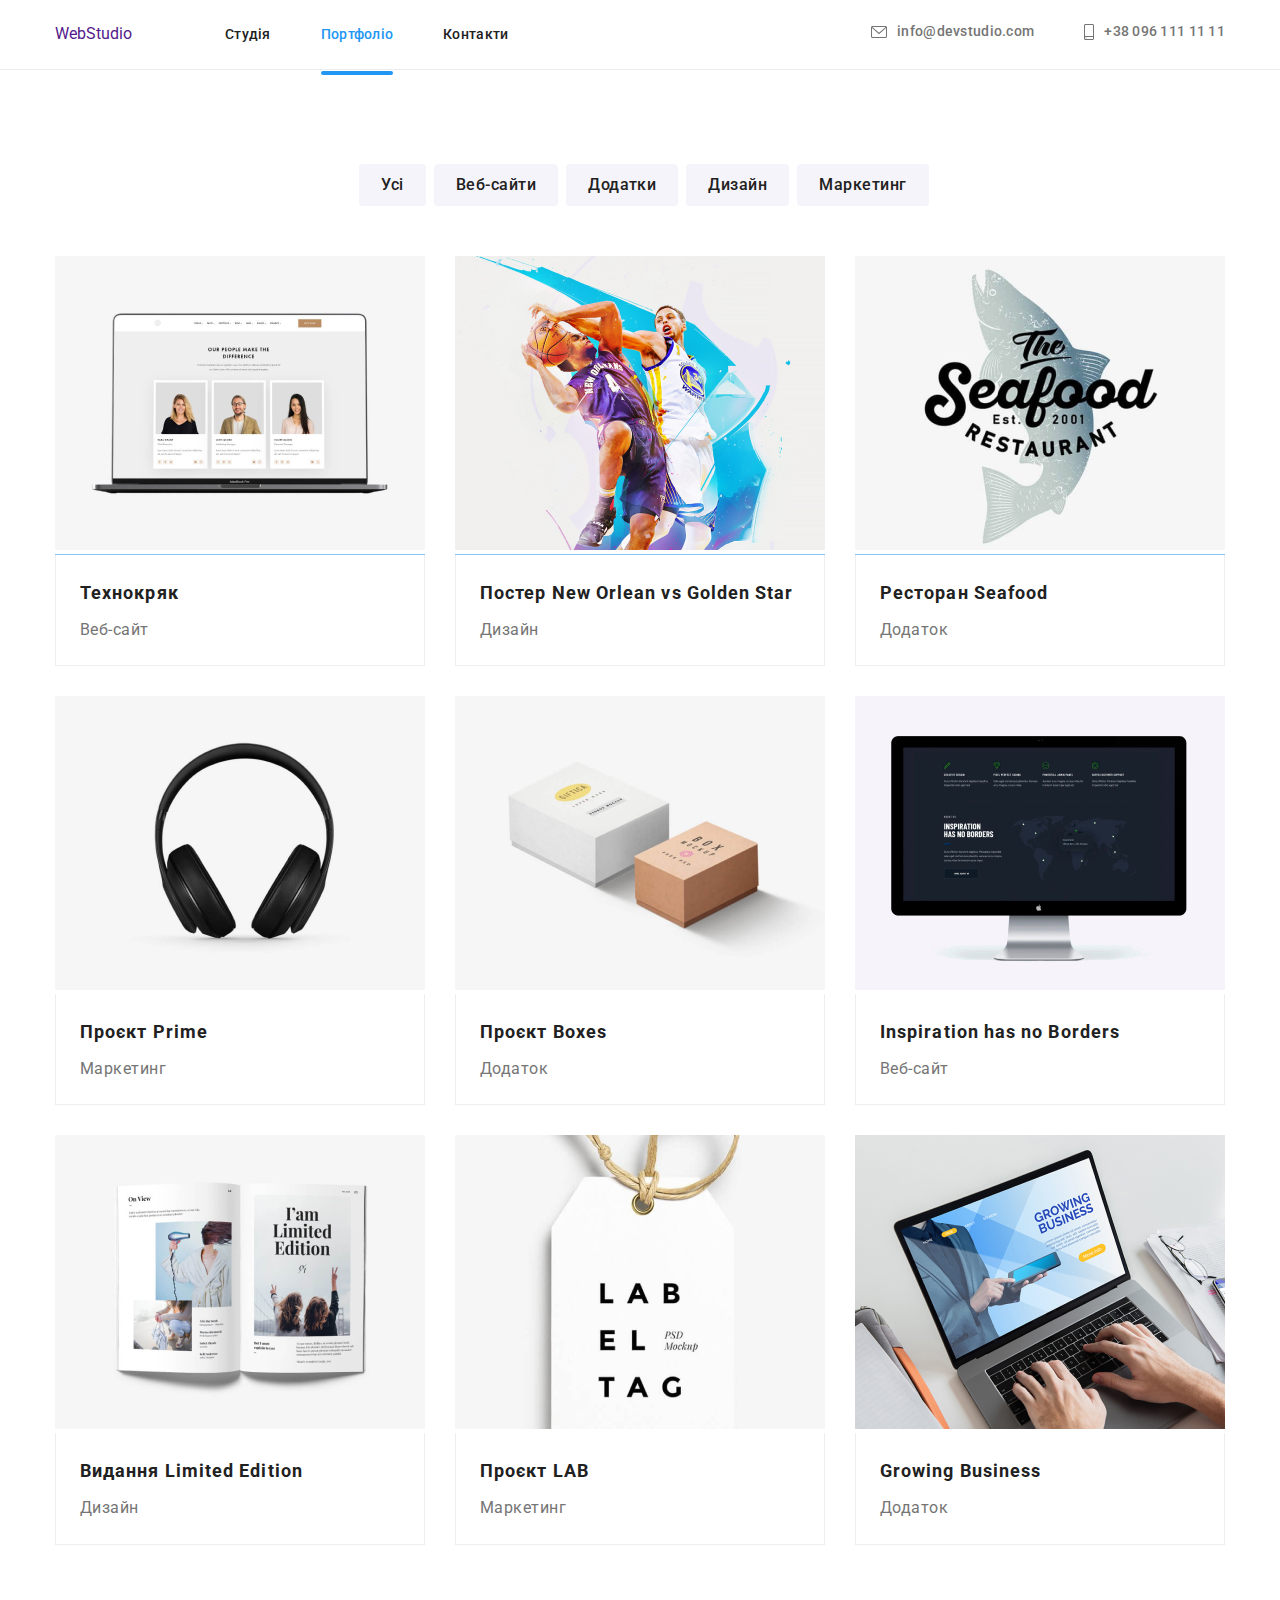
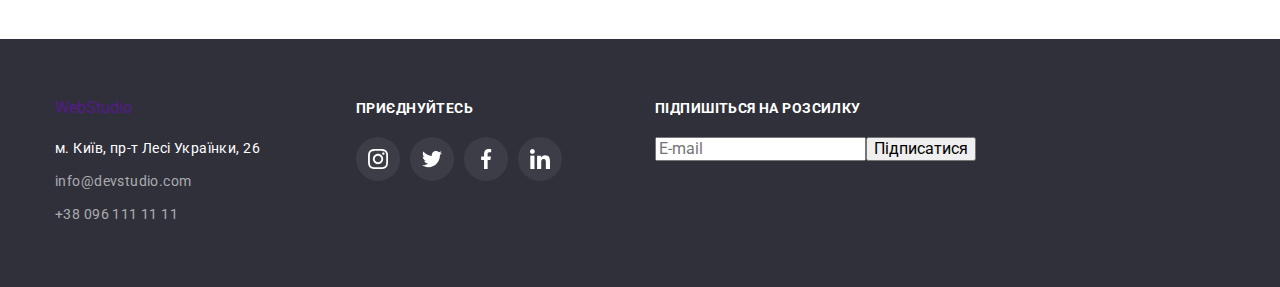
==== portfolio.html @ 45a7ce45 "hw7" ====
<!DOCTYPE html>
<html lang="uk">
<head>
    <meta charset="UTF-8">
    <meta http-equiv="X-UA-Compatible" content="IE=edge">
    <meta name="viewport" content="width=device-width, initial-scale=1.0">
    <link rel="preconnect" href="https://fonts.googleapis.com">
    <link rel="preconnect" href="https://fonts.gstatic.com" crossorigin>
    <link href="https://fonts.googleapis.com/css2?family=Raleway:wght@700&family=Roboto:wght@400;500;700;900&display=swap" rel="stylesheet">
    <link rel="stylesheet" href="./css/main.min.css">
    <title>Document</title>
</head>
<body>
    <!-- Шапка сайта -->
    <header class="header">
        <div class="container">
            <nav class="header__nav">
                <a class="header__logo link" href="" aria-label="логотип сайту"><span class="header__logo--black">Web</span>Studio</a>
                <ul class="nav list">
                    <li class="nav__item"><a class="nav__link link" href="./index.html">Студія</a></li>
                    <li class="nav__item"><a class="nav__link link nav__link--current" href="./portfolio.html">Портфоліо</a></li>
                    <li class="nav__item"><a class="nav__link link" href="">Контакти</a></li>
                </ul>
            </nav>
            <ul class="header-contact header-contact__list list">
                <li class="header-contact__item"><a class="header-contact__link link" href="mailto:info@devstudio.com">
                    <svg class="header-contact__icon" width="16" height="12" >
                        <use href="./images/icons.svg#mail"></use>
                    </svg>
                    info@devstudio.com</a></li>
                <li class="header-contact__item"><a class="header-contact__link link" href="tel:+380961111111">
                    <svg class="header-contact__icon" width="10" height="16" >
                        <use href="./images/icons.svg#tel"></use>
                    </svg>
                    +38 096 111 11 11</a></li>
            </ul>
        </div>
    </header>
    
    <!-- main -->
    <main>
        <section class="section">
            <div class="container">
                <h1 hidden>Приклади робіт</h1>
                <ul class="portfolio-nav list">
                    <li class="portfolio-nav__item"><button class="portfolio-nav__btn" type="button">Усі</button></li>
                    <li class="portfolio-nav__item"><button class="portfolio-nav__btn" type="button">Веб-сайти</button></li>
                    <li class="portfolio-nav__item"><button class="portfolio-nav__btn" type="button">Додатки</button></li>
                    <li class="portfolio-nav__item"><button class="portfolio-nav__btn" type="button">Дизайн</button></li>
                    <li class="portfolio-nav__item"><button class="portfolio-nav__btn" type="button">Маркетинг</button></li>
                </ul>
                <ul class="portfolio-list list">
                    <li class="portfolio-list__item"><a class="portfolio-list-link link" href="">
                        <div class="portfolio-list__description">
                            <img src="./images/portfolio1.jpg" alt="Технокряк" width="370">
                            <div class="portfolio-list__overlay">
                                <p class="portfolio-list__description-p">Ресурс пропонує комплексні пропозиції з різним рівнем функціоналу та сервісів. Все це дозволить відвідувачу отримати вичерпні відомості про компанію чи приватну особу.</p>
                            </div>
                        </div>
                        <div class="portfolio-list__div">
                            <h2 class="portfolio-list__title">Технокряк</h2> 
                            <p class="portfolio-list__p">Веб-сайт</p>
                        </div>
                    </a></li>
                    <li class="portfolio-list__item"><a class="portfolio-list-link link" href="">
                        <div class="portfolio-list__description">
                            <img src="./images/portfolio2.jpg" alt="Постер New Orlean vs Golden Star" width="370">
                            <div class="portfolio-list__overlay">
                                <p class="portfolio-list__description-p">Ресурс пропонує комплексні пропозиції з різним рівнем функціоналу та сервісів. Все це дозволить відвідувачу отримати вичерпні відомості про компанію чи приватну особу.</p>
                            </div>
                        </div>
                        <div class="portfolio-list__div">
                            <h2 class="portfolio-list__title">Постер New Orlean vs Golden Star</h2> 
                            <p class="portfolio-list__p">Дизайн</p>
                        </div>
                    </a></li>
                    <li class="portfolio-list__item"><a class="portfolio-list-link link" href="">
                        <div class="portfolio-list__description">
                            <img src="./images/portfolio3.jpg" alt="Ресторан Seafood" width="370">
                            <div class="portfolio-list__overlay">
                                <p class="portfolio-list__description-p">Ресурс пропонує комплексні пропозиції з різним рівнем функціоналу та сервісів. Все це дозволить відвідувачу отримати вичерпні відомості про компанію чи приватну особу.</p>
                            </div>
                        </div>
                        <div class="portfolio-list__div">
                            <h2 class="portfolio-list__title">Ресторан Seafood</h2> 
                            <p class="portfolio-list__p">Додаток</p>
                        </div>
                    </a></li>
                    <li class="portfolio-list__item"><a class="portfolio-list-link link" href="">
                        <div class="portfolio-list__description">
                            <img src="./images/portfolio4.jpg" alt="Проєкт Prime" width="370">
                            <div class="portfolio-list__overlay">
                                <p class="portfolio-list__description-p">Ресурс пропонує комплексні пропозиції з різним рівнем функціоналу та сервісів. Все це дозволить відвідувачу отримати вичерпні відомості про компанію чи приватну особу.</p>
                            </div>
                        </div>
                        <div class="portfolio-list__div">
                            <h2 class="portfolio-list__title">Проєкт Prime</h2> 
                            <p class="portfolio-list__p">Маркетинг</p>
                        </div>
                        </a></li>
                    <li class="portfolio-list__item"><a class="portfolio-list-link link" href="">
                        <div class="portfolio-list__description">
                            <img src="./images/portfolio5.jpg" alt="Проєкт Boxes" width="370">
                            <div class="portfolio-list__overlay">
                                <p class="portfolio-list__description-p">Ресурс пропонує комплексні пропозиції з різним рівнем функціоналу та сервісів. Все це дозволить відвідувачу отримати вичерпні відомості про компанію чи приватну особу.</p>
                            </div>
                        </div>
                        <div class="portfolio-list__div">
                            <h2 class="portfolio-list__title">Проєкт Boxes</h2> 
                            <p class="portfolio-list__p">Додаток</p>
                        </div>
                    </a></li>
                    <li class="portfolio-list__item"><a class="portfolio-list-link link" href="">
                        <div class="portfolio-list__description">
                            <img src="./images/portfolio6.jpg" alt="Inspiration has no Borders" width="370">
                            <div class="portfolio-list__overlay">
                                <p class="portfolio-list__description-p">Ресурс пропонує комплексні пропозиції з різним рівнем функціоналу та сервісів. Все це дозволить відвідувачу отримати вичерпні відомості про компанію чи приватну особу.</p>
                            </div>
                        </div>
                        <div class="portfolio-list__div">
                            <h2 class="portfolio-list__title">Inspiration has no Borders</h2> 
                            <p class="portfolio-list__p">Веб-сайт</p>
                        </div>
                    </a></li>
                    <li class="portfolio-list__item"><a class="portfolio-list-link link" href="">
                        <div class="portfolio-list__description">
                            <img src="./images/portfolio7.jpg" alt="Видання Limited Edition" width="370">
                            <div class="portfolio-list__overlay">
                                <p class="portfolio-list__description-p">Ресурс пропонує комплексні пропозиції з різним рівнем функціоналу та сервісів. Все це дозволить відвідувачу отримати вичерпні відомості про компанію чи приватну особу.</p>
                            </div>
                        </div>
                        <div class="portfolio-list__div">
                            <h2 class="portfolio-list__title">Видання Limited Edition</h2> 
                            <p class="portfolio-list__p">Дизайн</p>
                        </div>
                    </a></li>
                    <li class="portfolio-list__item"><a class="portfolio-list-link link" href="">
                        <div class="portfolio-list__description">
                            <img src="./images/portfolio8.jpg" alt="Проєкт LAB" width="370">
                            <div class="portfolio-list__overlay">
                                <p class="portfolio-list__description-p">Ресурс пропонує комплексні пропозиції з різним рівнем функціоналу та сервісів. Все це дозволить відвідувачу отримати вичерпні відомості про компанію чи приватну особу.</p>
                            </div>
                        </div>
                        <div class="portfolio-list__div">
                            <h2 class="portfolio-list__title">Проєкт LAB</h2> 
                            <p class="portfolio-list__p">Маркетинг</p>
                        </div>
                    </a></li>
                    <li class="portfolio-list__item"><a class="portfolio-list-link link" href="">
                        <div class="portfolio-list__description">
                            <img src="./images/portfolio9.jpg" alt="Growing Business" width="370">
                            <div class="portfolio-list__overlay">
                                <p class="portfolio-list__description-p">Ресурс пропонує комплексні пропозиції з різним рівнем функціоналу та сервісів. Все це дозволить відвідувачу отримати вичерпні відомості про компанію чи приватну особу.</p>
                            </div>
                        </div>
                        <div class="portfolio-list__div">
                            <h2 class="portfolio-list__title">Growing Business</h2> 
                            <p class="portfolio-list__p">Додаток</p>
                        </div>
                    </a></li>
                </ul>
            </div>
        </section>
    
    </main>

                
    <!-- Футер -->
    <footer class="footer">
        <div class="container">
            <div class="footer__flex">
                <div class="footer__contact-flex">
                    <a class="footer__logo link" href="" aria-label="логотип сайту"><span class="footer__logo--white">Web</span>Studio</a>
                    <address class="footer-contact">
                        <p class="footer-contact__p">м. Київ, пр-т Лесі Українки, 26</p>
                        <ul class="footer-contact__list list">
                            <li class="footer-contact__item"><a class="footer-contact__link link" href="mailto:info@devstudio.com">info@devstudio.com</a></li>
                            <li class="footer-contact__item"><a class="footer-contact__link link" href="tel:+380961111111">+38 096 111 11 11</a></li>
                        </ul>
                    </address>
                </div>
                <div class="social-section">
                    <p class="social-section__p">приєднуйтесь</p>
                    <ul class="footer-list list">
                        <li class="footer-list__item">
                            <a href="" class="footer-list__link">
                                <svg class="footer-list__icon" width="20" height="20">
                                    <use href="./images/icons.svg#icon-instagram"></use>
                                </svg>
                            </a>
                        </li>
                        <li class="footer-list__item">
                            <a href="" class="footer-list__link">
                                <svg class="footer-list__icon" width="20" height="20">
                                    <use href="./images/icons.svg#icon-twitter"></use>
                                </svg>
                            </a>
                        </li>
                        <li class="footer-list__item">
                            <a href="" class="footer-list__link">
                                <svg class="footer-list__icon" width="20" height="20">
                                    <use href="./images/icons.svg#icon-facebook"></use>
                                </svg>
                            </a>
                        </li>
                        <li class="footer-list__item">
                            <a href="" class="footer-list__link">
                                <svg class="footer-list__icon" width="20" height="20">
                                    <use href="./images/icons.svg#icon-linkedin"></use>
                                </svg>
                            </a>
                        </li>
                    </ul>
                </div>
                <div class="footer-submit">
                    <p class="footer-submit__text">Підпишіться на розсилку</p>
                    <form class="footer-submit__form">
                        <input name="submit-mail" type="email" class="footer-submit__input" id="submit-mail" placeholder="E-mail">
                        <button class="footer-submit__btn" type="submit">Підписатися</button>
                    </form>
                </div>
            </div>
        </div>
    </footer>
</body>
</html>
---- css/main.min.css ----
/*! modern-normalize v1.1.0 | MIT License | https://github.com/sindresorhus/modern-normalize */*,::before,::after{-webkit-box-sizing:border-box;box-sizing:border-box}html{-moz-tab-size:4;-o-tab-size:4;tab-size:4}html{line-height:1.15;-webkit-text-size-adjust:100%}body{margin:0}body{font-family:system-ui,-apple-system,"Segoe UI",Roboto,Helvetica,Arial,sans-serif,"Apple Color Emoji","Segoe UI Emoji"}hr{height:0;color:inherit}abbr[title]{-webkit-text-decoration:underline dotted;text-decoration:underline dotted}b,strong{font-weight:bolder}code,kbd,samp,pre{font-family:ui-monospace,SFMono-Regular,Consolas,"Liberation Mono",Menlo,monospace;font-size:1em}small{font-size:80%}sub,sup{font-size:75%;line-height:0;position:relative;vertical-align:baseline}sub{bottom:-0.25em}sup{top:-0.5em}table{text-indent:0;border-color:inherit}button,input,optgroup,select,textarea{font-family:inherit;font-size:100%;line-height:1.15;margin:0}button,select{text-transform:none}button,[type=button],[type=reset],[type=submit]{-webkit-appearance:button}::-moz-focus-inner{border-style:none;padding:0}:-moz-focusring{outline:1px dotted ButtonText}:-moz-ui-invalid{box-shadow:none}legend{padding:0}progress{vertical-align:baseline}::-webkit-inner-spin-button,::-webkit-outer-spin-button{height:auto}[type=search]{-webkit-appearance:textfield;outline-offset:-2px}::-webkit-search-decoration{-webkit-appearance:none}::-webkit-file-upload-button{-webkit-appearance:button;font:inherit}summary{display:list-item}:root{--primary-text-color: #757575;--title-text-color: #212121;--accent-color: #2196f3;--hero-background-color: #2f303a;--white-text-color: #ffffff;--team-background-color: #f5f4fa}body{font-family:"Roboto",sans-serif;color:var(--title-text-color)}.list{padding:0;margin:0;list-style:none}h1,h2,h3,h4,h5,h6,p,ul{margin:0;padding:0}.link{text-decoration:none}.section{padding-top:94px;padding-bottom:94px}.container{width:1200px;margin:0 auto;padding-left:15px;padding-right:15px}.header{padding-top:24px;padding-bottom:25px;border-bottom:1px solid #ececec;background-color:#fff}.header .container,.header__nav{display:-webkit-box;display:-ms-flexbox;display:flex;-webkit-box-align:center;-ms-flex-align:center;align-items:center}.nav{display:-webkit-box;display:-ms-flexbox;display:flex;margin-left:93px}.nav__item:not(:last-child){margin-right:50px}.nav__link{position:relative;font-weight:500;font-size:14px;line-height:1.14;letter-spacing:.02em;color:var(--title-text-color);-webkit-transition:color 250ms cubic-bezier(0.4, 0, 0.2, 1);transition:color 250ms cubic-bezier(0.4, 0, 0.2, 1)}.nav__link.nav__link--current::after{position:absolute;display:block;content:"";width:100%;height:4px;border-radius:2px;bottom:-33px;background-color:var(--accent-color)}.header-contact__list{display:-webkit-box;display:-ms-flexbox;display:flex;margin-left:auto}.header-contact__item:not(:last-child){margin-right:50px}.header-contact__link{display:-webkit-inline-box;display:-ms-inline-flexbox;display:inline-flex;-webkit-box-align:center;-ms-flex-align:center;align-items:center;font-weight:500;font-size:14px;line-height:1.14;letter-spacing:.02em;color:var(--primary-text-color);-webkit-transition:color 250ms cubic-bezier(0.4, 0, 0.2, 1);transition:color 250ms cubic-bezier(0.4, 0, 0.2, 1)}.header-contact__icon{margin-right:10px;fill:currentColor}.nav__link:hover,.nav__link:focus,.header-contact__link:hover,.header-contact__link:focus{color:var(--accent-color)}.nav__link.nav__link--current{color:var(--accent-color)}.logo{font-family:"Raleway",sans-serif;font-weight:700;font-size:26px;line-height:1.19;letter-spacing:.03em;color:var(--accent-color)}.logo--black{color:#000}.logo--white{color:var(--white-text-color)}.hero{padding-top:200px;padding-bottom:200px;max-width:1600px;max-height:600px;margin-left:auto;margin-right:auto;background-color:rgba(47,48,58,.4);background-image:-webkit-gradient(linear, left top, left bottom, from(rgba(47, 48, 58, 0.4)), to(rgba(47, 48, 58, 0.4))),url("../images/cover.jpg");background-image:linear-gradient(rgba(47, 48, 58, 0.4), rgba(47, 48, 58, 0.4)),url("../images/cover.jpg");background-repeat:no-repeat;background-position:center;background-size:cover;text-align:center}.hero__title{margin-bottom:30px;font-weight:900;font-size:44px;line-height:1.36;letter-spacing:.06em;text-transform:uppercase;color:var(--white-text-color)}.hero__button{display:inline-block;padding:10px 32px;-webkit-box-shadow:0px 4px 4px rgba(0,0,0,.15);box-shadow:0px 4px 4px rgba(0,0,0,.15);border:0;border-radius:4px;min-width:216px;font-weight:700;font-size:16px;line-height:1.88;-webkit-box-align:center;-ms-flex-align:center;align-items:center;text-align:center;letter-spacing:.06em;background-color:var(--accent-color);color:var(--white-text-color);cursor:pointer}.features{padding-bottom:0}.features-list{display:-webkit-box;display:-ms-flexbox;display:flex}.features-list__item:not(:last-child){margin-right:30px}.features-list__item{min-width:270px}.features-list__icon-fon{display:-webkit-box;display:-ms-flexbox;display:flex;width:270px;height:120px;-webkit-box-align:center;-ms-flex-align:center;align-items:center;-webkit-box-pack:center;-ms-flex-pack:center;justify-content:center;background-color:var(--team-background-color)}.features-list__title{margin-top:30px;margin-bottom:10px;font-weight:700;font-size:14px;line-height:1.14;letter-spacing:.03em;text-transform:uppercase;color:var(--title-text-color)}.features-list__p{font-size:14px;line-height:1.71;letter-spacing:.03em;color:var(--primary-text-color)}.work__title{margin-bottom:50px;text-align:center;font-weight:700;font-size:36px;line-height:1.17;text-align:center;letter-spacing:.03em;color:var(--title-text-color)}.work-list{display:-webkit-box;display:-ms-flexbox;display:flex}.work-list__item:not(:last-child){margin-right:30px}.work-list__item{position:relative}.work-list__p{width:100%;position:absolute;bottom:0;left:0;padding:27px 0;font-weight:700;font-size:14px;line-height:1.14;text-align:center;letter-spacing:.03em;text-transform:uppercase;color:#fff;background-color:rgba(47,48,58,.8)}.team{background-color:var(--team-background-color);text-align:center}.team__title{margin-bottom:50px;font-weight:700;font-size:36px;line-height:1.17;text-align:center;letter-spacing:.03em;color:var(--title-text-color)}.team-list{display:-webkit-box;display:-ms-flexbox;display:flex}.team-list__item{-webkit-box-shadow:0px 1px 3px rgba(0,0,0,.12),0px 1px 1px rgba(0,0,0,.14),0px 2px 1px rgba(0,0,0,.2);box-shadow:0px 1px 3px rgba(0,0,0,.12),0px 1px 1px rgba(0,0,0,.14),0px 2px 1px rgba(0,0,0,.2);border-radius:0px 0px 4px 4px;background-color:#fff}.team-list__div{padding-top:30px;padding-bottom:30px}.team-list__item>img{display:block;max-width:100%}.team-list__item:not(:last-child){margin-right:30px}.team-list__title{margin-bottom:10px;font-weight:500;font-size:16px;line-height:1.19;text-align:center;letter-spacing:.03em;color:var(--title-text-color)}.team-list__p{font-size:16px;line-height:1.19;text-align:center;letter-spacing:.03em;color:var(--primary-text-color)}.team-list__social-list{display:-webkit-box;display:-ms-flexbox;display:flex;padding:0 32px;margin-top:16px;-webkit-box-pack:justify;-ms-flex-pack:justify;justify-content:space-between;-webkit-box-align:center;-ms-flex-align:center;align-items:center}.team-list__social-item{width:44px;height:44px}.team-list__social-link{display:-webkit-box;display:-ms-flexbox;display:flex;-webkit-box-pack:center;-ms-flex-pack:center;justify-content:center;-webkit-box-align:center;-ms-flex-align:center;align-items:center;border-radius:50%;width:100%;height:100%;background-color:#fff;-webkit-transition:background-color 250ms cubic-bezier(0.4, 0, 0.2, 1);transition:background-color 250ms cubic-bezier(0.4, 0, 0.2, 1)}.team-list__social-icon{fill:#afb1b8;-webkit-transition:fill 250ms cubic-bezier(0.4, 0, 0.2, 1);transition:fill 250ms cubic-bezier(0.4, 0, 0.2, 1)}.team-list__social-link:hover,.team-list__social-link:focus{background-color:var(--accent-color)}.team-list__social-link:hover .team-list__social-icon,.team-list__social-link:focus .team-list__social-icon{fill:#fff}.client__title{margin-bottom:50px;font-weight:700;font-size:36px;line-height:1.17;text-align:center;letter-spacing:.03em}.customers{display:-webkit-box;display:-ms-flexbox;display:flex;padding:0;margin:0;-webkit-box-pack:justify;-ms-flex-pack:justify;justify-content:space-between;-webkit-box-align:center;-ms-flex-align:center;align-items:center}.customers__icon{fill:#afb1b8;-webkit-transition:fill 250ms cubic-bezier(0.4, 0, 0.2, 1);transition:fill 250ms cubic-bezier(0.4, 0, 0.2, 1)}.customers__item{width:170px;height:92px}.customers__item:not(:last-child){margin-right:30px}.customers__link{display:-webkit-box;display:-ms-flexbox;display:flex;padding:16px 32px;width:100%;height:100%;border:1px solid #afb1b8;border-radius:2%;background-color:#fff;-webkit-transition:border-color 250ms cubic-bezier(0.4, 0, 0.2, 1);transition:border-color 250ms cubic-bezier(0.4, 0, 0.2, 1)}.customers__link:hover,.customers__link:focus{border-color:var(--accent-color)}.customers__link:hover .customers__icon,.customers__link:focus .customers__icon{fill:var(--accent-color)}.footer{padding-top:60px;padding-bottom:60px;background-color:var(--hero-background-color)}.footer__flex{display:-webkit-box;display:-ms-flexbox;display:flex;-webkit-box-align:baseline;-ms-flex-align:baseline;align-items:baseline}.footer-contact{margin-top:20px;font-style:normal;width:231px}.footer-contact__p{font-size:14px;line-height:1.71;letter-spacing:.03em;color:var(--white-text-color)}.footer-contact__item{margin-top:9px}.footer-contact__link{font-size:14px;line-height:1.71;letter-spacing:.03em;color:rgba(255,255,255,.6);-webkit-transition:color 250ms cubic-bezier(0.4, 0, 0.2, 1);transition:color 250ms cubic-bezier(0.4, 0, 0.2, 1)}.footer-contact__link:hover,.footer-contact__link:focus{color:var(--accent-color)}.social-section{margin-left:70px;width:206px}.social-section__p{margin-bottom:20px;font-weight:700;font-size:14px;line-height:1.14;letter-spacing:.03em;text-transform:uppercase;color:#fff}.footer-list{display:-webkit-box;display:-ms-flexbox;display:flex;-webkit-box-pack:justify;-ms-flex-pack:justify;justify-content:space-between;-webkit-box-align:center;-ms-flex-align:center;align-items:center}.footer-list__item{width:44px;height:44px}.footer-list__item:not(:last-child){margin-right:10px}.footer-list__link{display:-webkit-box;display:-ms-flexbox;display:flex;-webkit-box-pack:center;-ms-flex-pack:center;justify-content:center;-webkit-box-align:center;-ms-flex-align:center;align-items:center;border-radius:50%;width:100%;height:100%;background-color:rgba(255,255,255,.062745098);-webkit-transition:background-color 250ms cubic-bezier(0.4, 0, 0.2, 1);transition:background-color 250ms cubic-bezier(0.4, 0, 0.2, 1)}.footer-list__link:hover,.footer-list__link:focus{background-color:var(--accent-color)}.footer-list__icon{fill:#fff}.footer-submit{margin-left:93px;width:570px}.footer-submit__text{margin-bottom:20px;font-weight:700;font-size:14px;line-height:1.14;letter-spacing:.03em;text-transform:uppercase;color:#fff}.footer-submit__form{display:-webkit-box;display:-ms-flexbox;display:flex}.footer-submit__form__input{width:358px;margin:0;padding:15px 16px;border:1px solid rgba(255,255,255,.3);border-radius:4px;background-color:var(--hero-background-color);color:var(--white-text-color)}.footer-submit__form__input::-webkit-input-placeholder{font-size:16px;line-height:1.25;letter-spacing:.03em;color:rgba(255,255,255,.6)}.footer-submit__form__input::-moz-placeholder{font-size:16px;line-height:1.25;letter-spacing:.03em;color:rgba(255,255,255,.6)}.footer-submit__form__input:-ms-input-placeholder{font-size:16px;line-height:1.25;letter-spacing:.03em;color:rgba(255,255,255,.6)}.footer-submit__form__input::-ms-input-placeholder{font-size:16px;line-height:1.25;letter-spacing:.03em;color:rgba(255,255,255,.6)}.footer-submit__form__input::placeholder{font-size:16px;line-height:1.25;letter-spacing:.03em;color:rgba(255,255,255,.6)}.footer-submit__form__btn{display:-webkit-inline-box;display:-ms-inline-flexbox;display:inline-flex;-webkit-box-align:center;-ms-flex-align:center;align-items:center;-webkit-box-pack:center;-ms-flex-pack:center;justify-content:center;border:none;margin:0;padding:10px 28px;border-radius:4px;background-color:var(--accent-color);-webkit-box-shadow:0px 4px 4px rgba(0,0,0,.15);box-shadow:0px 4px 4px rgba(0,0,0,.15);font-weight:700;font-size:16px;line-height:1.88;color:#fff;margin-left:12px;cursor:pointer}.footer-submit__form__btn::after{content:"";display:inline-block;width:24px;height:24px;margin-left:10px;background-image:url(../images/send.svg)}.portfolio-nav{display:-webkit-box;display:-ms-flexbox;display:flex;-webkit-box-pack:center;-ms-flex-pack:center;justify-content:center}.portfolio-nav__item{margin-bottom:50px;margin-left:8px}.portfolio-nav__btn{padding:6px 22px;border:0px;border-radius:4px;font-weight:500;font-size:16px;line-height:1.86;text-align:center;letter-spacing:.03em;color:var(--title-text-color);background-color:var(--team-background-color);cursor:pointer;-webkit-transition:background-color 250ms cubic-bezier(0.4, 0, 0.2, 1),color 250ms cubic-bezier(0.4, 0, 0.2, 1),-webkit-box-shadow 250ms cubic-bezier(0.4, 0, 0.2, 1);transition:background-color 250ms cubic-bezier(0.4, 0, 0.2, 1),color 250ms cubic-bezier(0.4, 0, 0.2, 1),-webkit-box-shadow 250ms cubic-bezier(0.4, 0, 0.2, 1);transition:background-color 250ms cubic-bezier(0.4, 0, 0.2, 1),color 250ms cubic-bezier(0.4, 0, 0.2, 1),box-shadow 250ms cubic-bezier(0.4, 0, 0.2, 1);transition:background-color 250ms cubic-bezier(0.4, 0, 0.2, 1),color 250ms cubic-bezier(0.4, 0, 0.2, 1),box-shadow 250ms cubic-bezier(0.4, 0, 0.2, 1),-webkit-box-shadow 250ms cubic-bezier(0.4, 0, 0.2, 1)}.portfolio-nav__btn:hover,.portfolio-nav__btn:focus{color:var(--white-text-color);background-color:var(--accent-color);-webkit-box-shadow:0px 3px 1px rgba(0,0,0,.1),0px 1px 2px rgba(0,0,0,.08),0px 2px 2px rgba(0,0,0,.12);box-shadow:0px 3px 1px rgba(0,0,0,.1),0px 1px 2px rgba(0,0,0,.08),0px 2px 2px rgba(0,0,0,.12)}.portfolio-list{display:-webkit-box;display:-ms-flexbox;display:flex;-ms-flex-wrap:wrap;flex-wrap:wrap}.portfolio-list__item{width:calc((100% - 60px)/3);margin-right:30px;margin-bottom:30px;background:#fff}.portfolio-list__item>img{display:block;min-width:100%}.portfolio-list__item:nth-last-child(-n+3){margin-bottom:0}.portfolio-list__item:nth-child(3n){margin-right:0}.portfolio-list__description{position:relative;overflow:hidden}.portfolio-list__overlay{position:absolute;display:inline-block;content:"";width:100%;height:100%;top:0;left:0;background-color:rgba(33,150,243,.9);-webkit-transform:translateY(100%);transform:translateY(100%);-webkit-transition:-webkit-transform 250ms cubic-bezier(0.4, 0, 0.2, 1);transition:-webkit-transform 250ms cubic-bezier(0.4, 0, 0.2, 1);transition:transform 250ms cubic-bezier(0.4, 0, 0.2, 1);transition:transform 250ms cubic-bezier(0.4, 0, 0.2, 1), -webkit-transform 250ms cubic-bezier(0.4, 0, 0.2, 1)}.portfolio-list__item:hover .portfolio-list__overlay{-webkit-transform:translateY(0);transform:translateY(0)}.portfolio-list__description-p{position:absolute;top:0;left:0;padding:63px 24px;font-size:18px;line-height:1.56;letter-spacing:.03em;color:#fff}.portfolio-list__div{padding:20px 24px;border-right:1px solid #eee;border-left:1px solid #eee;border-bottom:1px solid #eee}.portfolio-list__title{margin-bottom:4px;font-weight:700;font-size:18px;line-height:2;letter-spacing:.06em;color:var(--title-text-color)}.portfolio-list__p{font-size:16px;line-height:1.88;letter-spacing:.03em;color:var(--primary-text-color)}.portfolio-list-link{display:block;-webkit-transition:-webkit-box-shadow 250ms cubic-bezier(0.4, 0, 0.2, 1);transition:-webkit-box-shadow 250ms cubic-bezier(0.4, 0, 0.2, 1);transition:box-shadow 250ms cubic-bezier(0.4, 0, 0.2, 1);transition:box-shadow 250ms cubic-bezier(0.4, 0, 0.2, 1), -webkit-box-shadow 250ms cubic-bezier(0.4, 0, 0.2, 1)}.portfolio-list-link:hover,.portfolio-list-link:focus{-webkit-box-shadow:0px 1px 1px rgba(0,0,0,.12),0px 4px 4px rgba(0,0,0,.06),1px 4px 6px rgba(0,0,0,.16);box-shadow:0px 1px 1px rgba(0,0,0,.12),0px 4px 4px rgba(0,0,0,.06),1px 4px 6px rgba(0,0,0,.16)}.backdrop{position:fixed;top:0;left:0;width:100vw;height:100vh;display:-webkit-box;display:-ms-flexbox;display:flex;-webkit-box-pack:center;-ms-flex-pack:center;justify-content:center;-webkit-box-align:center;-ms-flex-align:center;align-items:center;background-color:rgba(0,0,0,.2);-webkit-transition:opacity 250ms cubic-bezier(0.4, 0, 0.2, 1),visibility 250ms cubic-bezier(0.4, 0, 0.2, 1);transition:opacity 250ms cubic-bezier(0.4, 0, 0.2, 1),visibility 250ms cubic-bezier(0.4, 0, 0.2, 1)}.backdrop.is-hidden{opacity:0;visibility:hidden;pointer-events:none}.backdrop.is-hidden .modal{-webkit-transform:scale(2);transform:scale(2)}.modal{position:absolute;width:528px;min-height:581px;background-color:#fff;-webkit-transform:scale(1);transform:scale(1);-webkit-transition:-webkit-transform 250ms cubic-bezier(0.4, 0, 0.2, 1);transition:-webkit-transform 250ms cubic-bezier(0.4, 0, 0.2, 1);transition:transform 250ms cubic-bezier(0.4, 0, 0.2, 1);transition:transform 250ms cubic-bezier(0.4, 0, 0.2, 1), -webkit-transform 250ms cubic-bezier(0.4, 0, 0.2, 1)}.close-btn{position:absolute;display:-webkit-box;display:-ms-flexbox;display:flex;-webkit-box-pack:center;-ms-flex-pack:center;justify-content:center;-webkit-box-align:center;-ms-flex-align:center;align-items:center;right:8px;top:8px;background-color:rgba(0,0,0,0);border-radius:50%;width:30px;height:30px;border:1px solid rgba(0,0,0,.1);cursor:pointer;-webkit-transition:fill 250ms cubic-bezier(0.4, 0, 0.2, 1);transition:fill 250ms cubic-bezier(0.4, 0, 0.2, 1)}.close-btn:hover,.close-btn:focus{fill:var(--accent-color);outline:none}.form{padding:40px}.form-title-p{font-weight:700;font-size:20px;line-height:1.15;text-align:center;color:var(--title-text-color);margin-bottom:2px}.form-field{position:relative;display:-webkit-box;display:-ms-flexbox;display:flex;-webkit-box-orient:vertical;-webkit-box-direction:normal;-ms-flex-direction:column;flex-direction:column}.form-label{font-size:12px;line-height:1.17;letter-spacing:.01em;color:var(--primary-text-color);margin-top:10px;margin-bottom:4px}.form-input{width:100%;padding:11px 42px;border:1px solid rgba(33,33,33,.2);border-radius:4px;-webkit-transition:border-color 250ms cubic-bezier(0.4, 0, 0.2, 1);transition:border-color 250ms cubic-bezier(0.4, 0, 0.2, 1);margin:0}.input-icon{display:inline-block;position:absolute;top:50%;left:12px;-webkit-transform:translateY(25%);transform:translateY(25%);-webkit-transition:fill 250ms cubic-bezier(0.4, 0, 0.2, 1);transition:fill 250ms cubic-bezier(0.4, 0, 0.2, 1)}.form-input:hover,.form-input:focus{outline:none;border-color:var(--accent-color)}.form-input:hover+.input-icon,.form-input:focus+.input-icon{fill:var(--accent-color)}.comment{width:100%;height:120px;padding:12px 16px;resize:none;border:1px solid rgba(33,33,33,.2);border-radius:4px;font-size:12px;line-height:1.17;letter-spacing:.01em;color:rgba(117,117,117,.5);-webkit-transition:border-color 250ms cubic-bezier(0.4, 0, 0.2, 1);transition:border-color 250ms cubic-bezier(0.4, 0, 0.2, 1)}.comment:hover,.comment:focus{outline:none;border-color:var(--accent-color)}.comment::-webkit-input-placeholder{font-size:12px;line-height:1.17;letter-spacing:.01em;color:rgba(117,117,117,.5)}.comment::-moz-placeholder{font-size:12px;line-height:1.17;letter-spacing:.01em;color:rgba(117,117,117,.5)}.comment:-ms-input-placeholder{font-size:12px;line-height:1.17;letter-spacing:.01em;color:rgba(117,117,117,.5)}.comment::-ms-input-placeholder{font-size:12px;line-height:1.17;letter-spacing:.01em;color:rgba(117,117,117,.5)}.comment::placeholder{font-size:12px;line-height:1.17;letter-spacing:.01em;color:rgba(117,117,117,.5)}.contact-form-checkbox-wrapper{display:-webkit-box;display:-ms-flexbox;display:flex;-webkit-box-pack:center;-ms-flex-pack:center;justify-content:center;margin:20px auto 30px auto}.contact-form-checkbox{position:absolute;width:1px;height:1px;margin:-1px;padding:0;border:0;overflow:hidden;clip:rect(0 0 0 0)}.contact-form-checkbox-label::before{display:inline-block;content:"";width:16px;height:15px;border:2px solid #212121;border-radius:2px;margin-right:8px;cursor:pointer;-webkit-transition:background-image 5250ms cubic-bezier(0.4, 0, 0.2, 1);transition:background-image 5250ms cubic-bezier(0.4, 0, 0.2, 1)}.contact-form-checkbox:checked+.contact-form-checkbox-label::before{background-image:url(../images/icon-check.svg);background-position:center;border:0}.contact-form-checkbox:focus+.contact-form-checkbox-label::before{border:2px solid var(--accent-color)}.contact-form-checkbox-label{display:-webkit-box;display:-ms-flexbox;display:flex;font-size:14px;-webkit-box-align:center;-ms-flex-align:center;align-items:center;line-height:1.71;letter-spacing:.03em;color:var(--primary-text-color)}.contact-form-checkbox-a{color:var(--accent-color)}.contact-form-submit-btn{display:-webkit-box;display:-ms-flexbox;display:flex;-webkit-box-align:center;-ms-flex-align:center;align-items:center;-webkit-box-pack:center;-ms-flex-pack:center;justify-content:center;margin:0 auto;padding:10px 52px;border:none;border-radius:4px;text-align:center;text-decoration:none;font-weight:700;font-size:16px;line-height:1.88;letter-spacing:.06em;color:var(--white-text-color);background-color:var(--accent-color);-webkit-box-shadow:0px 4px 4px rgba(0,0,0,.15);box-shadow:0px 4px 4px rgba(0,0,0,.15);cursor:pointer;-webkit-transition:background-color 250ms cubic-bezier(0.4, 0, 0.2, 1);transition:background-color 250ms cubic-bezier(0.4, 0, 0.2, 1)}.contact-form-submit-btn:hover,.contact-form-submit-btn:focus{background-color:#188ce8;outline:none}/*# sourceMappingURL=main.min.css.map */
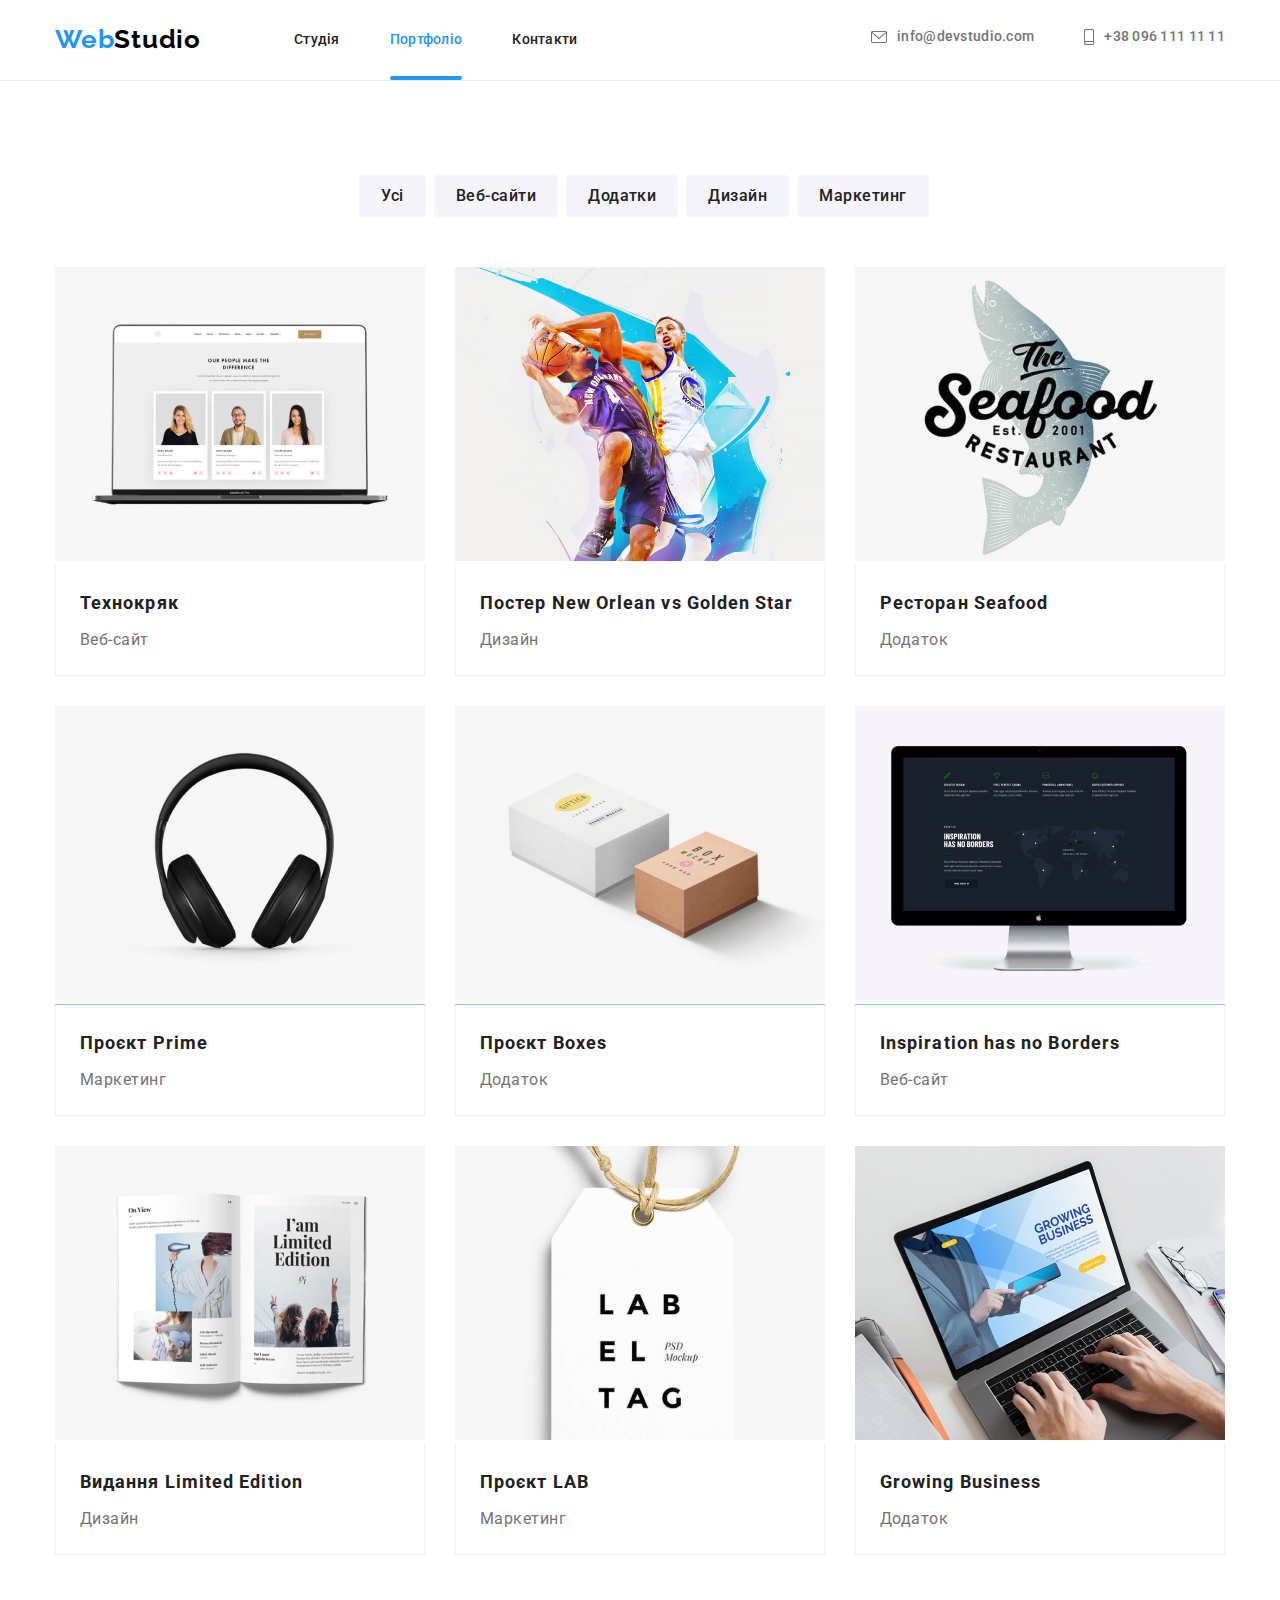
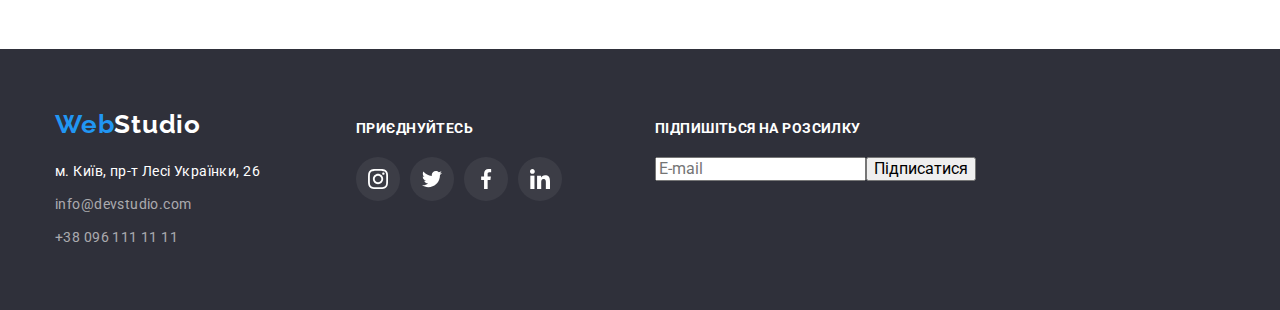
==== commit 3341007c: "Update portfolio.html" ====
--- a/portfolio.html
+++ b/portfolio.html
@@ -15,7 +15,7 @@
     <header class="header">
         <div class="container">
             <nav class="header__nav">
-                <a class="header__logo link" href="" aria-label="логотип сайту"><span class="header__logo--black">Web</span>Studio</a>
+                <a class="logo link" href="" aria-label="логотип сайту">Web<span class="logo--black">Studio</span></span></a>
                 <ul class="nav list">
                     <li class="nav__item"><a class="nav__link link" href="./index.html">Студія</a></li>
                     <li class="nav__item"><a class="nav__link link nav__link--current" href="./portfolio.html">Портфоліо</a></li>
@@ -170,7 +170,7 @@
         <div class="container">
             <div class="footer__flex">
                 <div class="footer__contact-flex">
-                    <a class="footer__logo link" href="" aria-label="логотип сайту"><span class="footer__logo--white">Web</span>Studio</a>
+                    <a class="logo link" href="" aria-label="логотип сайту">Web<span class="logo--white">Studio</span></a>
                     <address class="footer-contact">
                         <p class="footer-contact__p">м. Київ, пр-т Лесі Українки, 26</p>
                         <ul class="footer-contact__list list">
